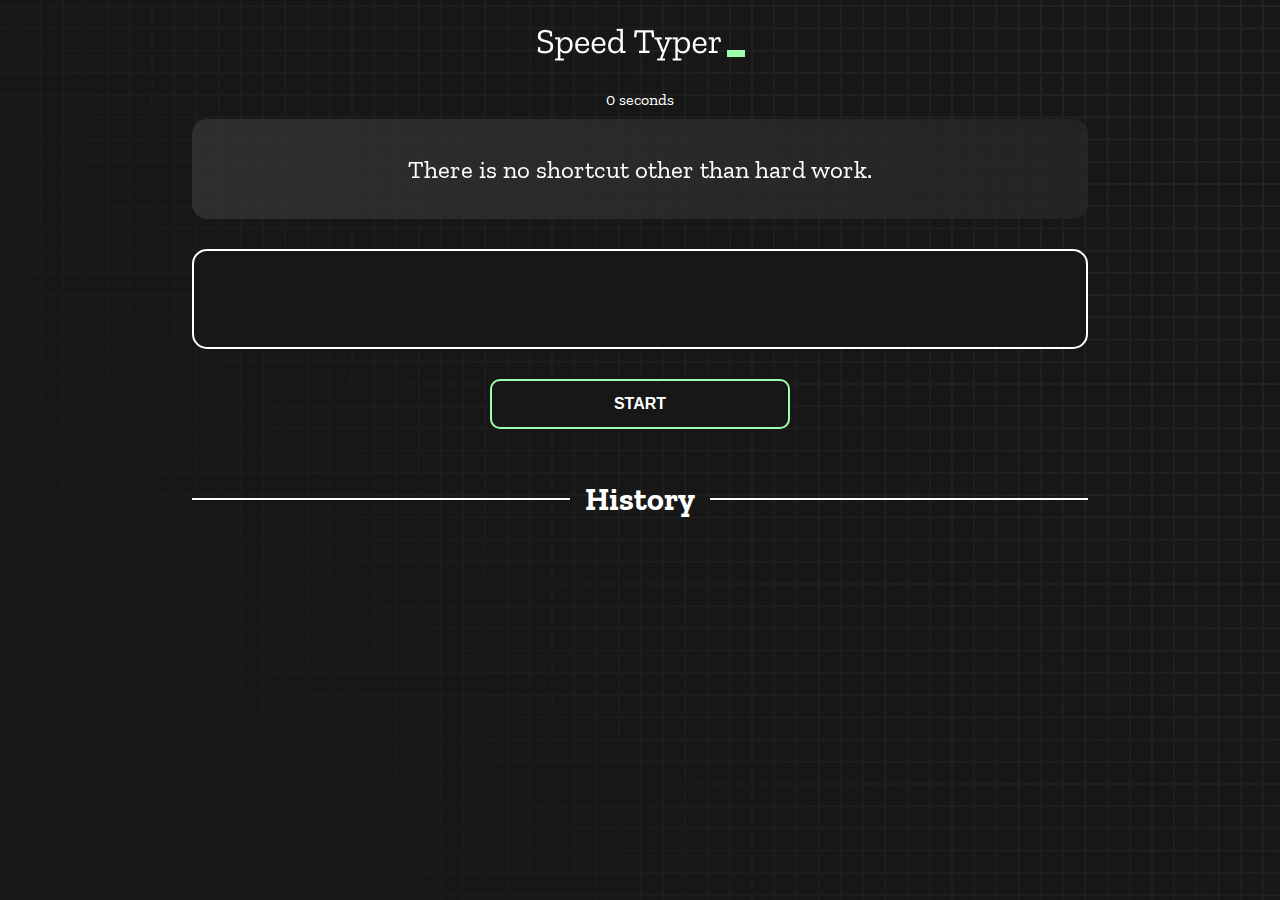
==== index.html @ e1b23213 "Initial commit" ====
<!DOCTYPE html>
<html lang="en">
  <head>
    <meta charset="UTF-8" />
    <meta http-equiv="X-UA-Compatible" content="IE=edge" />
    <meta name="viewport" content="width=device-width, initial-scale=1.0" />
    <title>Speed Monster</title>
    <link rel="stylesheet" href="styles.css" />
    <link rel="preconnect" href="https://fonts.googleapis.com" />
    <link rel="preconnect" href="https://fonts.gstatic.com" crossorigin />
    <link
      href="https://fonts.googleapis.com/css2?family=Zilla+Slab:wght@300;400;500&display=swap"
      rel="stylesheet"
    />
  </head>
  <body>
    <h1 class="title"><img src="./logo.png" /></h1>
    <div id="show-time">0 seconds</div>

    <div class="box-container">
      <div id="question"></div>

      <div id="display" class="inactive"></div>

      <div class="buttons">
        <button id="starts">START</button>
      </div>

      <div class="divider-container">
        <div class="line"></div>
        <h1 class="title2">History</h1>
        <div class="line"></div>
      </div>
      <div id="histories"></div>
    </div>

    <div id="countdown"></div>
    <div id="modal-background" class="hidden"></div>
    <div id="result" class="hidden"></div>

    <script src="./history.js"></script>
    <script src="./script.js"></script>
  </body>
</html>
---- styles.css ----
* {
  padding: 0;
  margin: 0;
  box-sizing: border-box;
}

body {
  background-image: url("./bg.png");
  background-size: cover;
  background-position: left top;
  font-family: "Zilla Slab", serif;
}

.box-container {
  width: 70%;
  margin: 0 auto;
}

#question {
  height: 100px;
  display: flex;
  align-items: center;
  justify-content: center;
  color: white;
  font-size: 25px;
  border-radius: 15px;
  background: rgb(255, 255, 255);
  background: linear-gradient(
    92.49deg,
    rgba(255, 255, 255, 0.1) 0.18%,
    rgba(255, 255, 255, 0.05) 99.85%
  );
  backdrop-filter: blur(5px);
  margin-bottom: 30px;
}

#display {
  height: 100px;
  display: flex;
  flex-wrap: wrap;
  align-items: center;
  padding-left: 5rem;
  color: white;
  font-size: 32px;
  background-color: #171717;
  border: 2px solid #9dffad;
  border-radius: 15px;
}

#countdown {
  position: fixed;
  height: 100vh;
  width: 100vw;
  background-color: rgba(0, 0, 0, 0.8);
  top: 0;
  left: 0;
  display: flex;
  align-items: center;
  justify-content: center;
  font-size: 3rem;
  color: white;
  display: none;
}
#result {
  position: fixed;
  top: 10%; 
  left: 10%;
  transform: translate(-50%, -50%);
  height: 250px;
  width: 400px;
  background-color: #171717;
  border-radius: 15px;
  border: 2px solid #9dffad;
  color: white;
  text-align: center;
  padding: 2rem;
}
#show-time{
  text-align: center;
  color: white;
  margin: 10px 0;
}

.green {
  color: #9dffad;
}
.red {
  color: #eb6565;
}
.bold {
  font-weight: 700;
}
.inactive {
  border: 2px solid white !important;
}
.hidden {
  display: none;
}
.title {
  text-align: center;
  color: white;
  margin: 20px 0;
}

.divider-container {
  height: 80px;
  display: flex;
  justify-content: center;
  align-items: center;
  gap: 15px;
  margin: 0 auto;
}

.line {
  height: 2px;
  background: white;
  width: 100%;
}

.title2 {
  color: white;
  display: block;
}

.buttons {
  display: flex;
  justify-content: center;
  margin: 30px 0;
}
button {
  padding: 10px 20px;
  border: none;
  font-size: 16px;
  font-weight: bold;
  width: 300px;
  height: 50px;
  color: white;
  background-color: #171717;
  border-radius: 10px;
  border: 2px solid #9dffad;
  cursor: pointer;
}

#histories {
  display: flex;
  flex-wrap: wrap;
  justify-content: space-around;
}

.card {
  width: 100%;
  height: 100%;
  padding: 50px;
  display: flex;
  justify-content: space-between;
  align-items: center;
  padding: 20px 30px;
  color: white;
  border-radius: 15px;
  background: rgb(255, 255, 255);
  background: linear-gradient(
    92.49deg,
    rgba(255, 255, 255, 0.1) 0.18%,
    rgba(255, 255, 255, 0.05) 99.85%
  );
  backdrop-filter: blur(5px);
  margin-bottom: 30px;
}

#modal-background {
  background: rgb(255, 255, 255);
  background: linear-gradient(
    92.49deg,
    rgba(255, 255, 255, 0.1) 0.18%,
    rgba(255, 255, 255, 0.05) 99.85%
  );
  backdrop-filter: blur(5px);
  height: 100vh;
  width: 100%;
  position: fixed;
  top: 0;
}

@media only screen and (max-width: 700px) {
  .box-container {
    padding: 0 20px;
    width: 100%;
  }
  .card {
    flex-direction: column;
  }
}
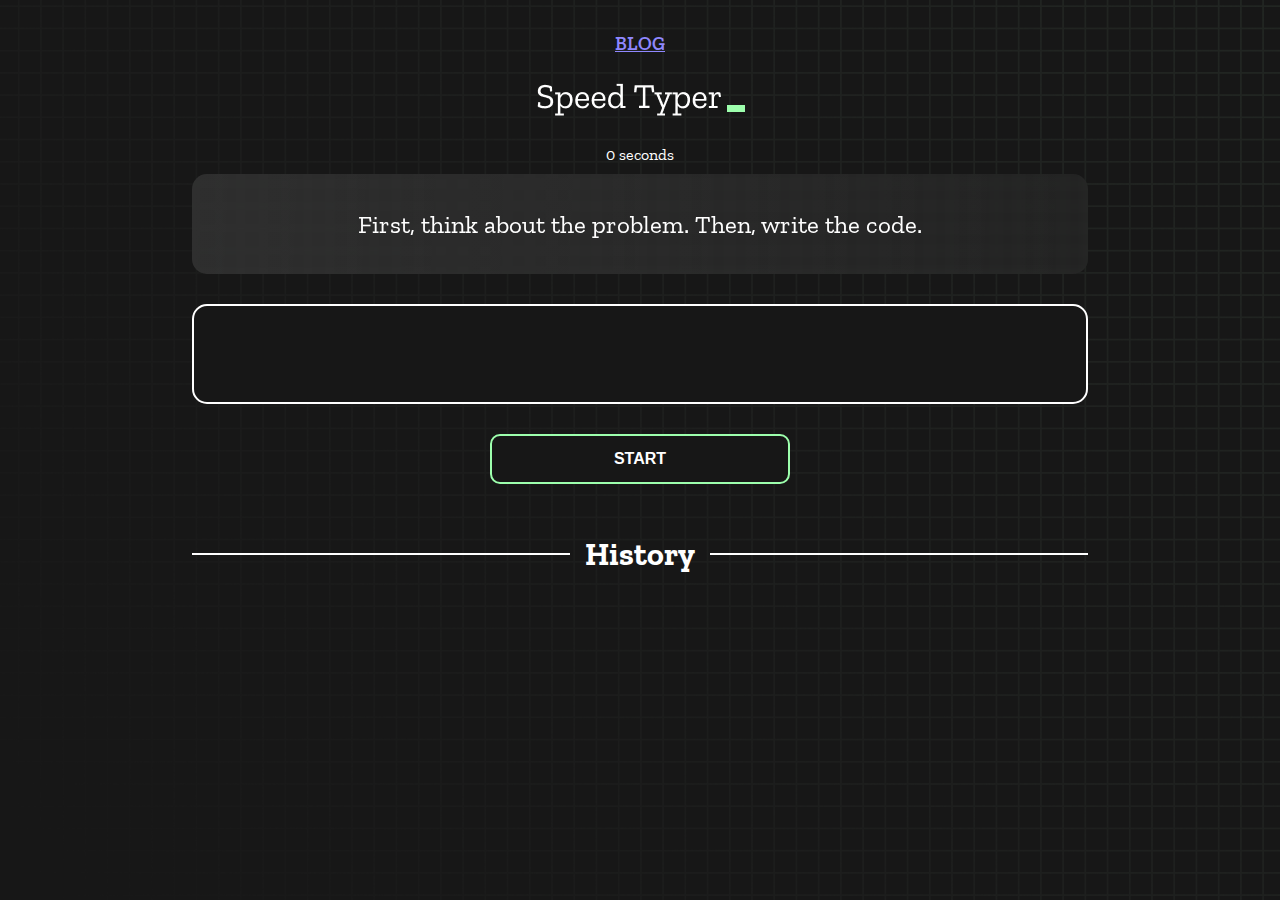
==== commit 9456ace5: "setup blog" ====
--- a/index.html
+++ b/index.html
@@ -14,6 +14,9 @@
     />
   </head>
   <body>
+    <nav>
+      <a href="./blog.html" >Blog</a>
+    </nav>
     <h1 class="title"><img src="./logo.png" /></h1>
     <div id="show-time">0 seconds</div>
 
--- a/styles.css
+++ b/styles.css
@@ -10,7 +10,18 @@
   background-position: left top;
   font-family: "Zilla Slab", serif;
 }
-
+nav{
+  text-align: center;
+  margin-top: 2rem;
+  cursor: pointer;
+}
+nav a{
+  text-align: center;
+  font-size: 19px;
+  color: rgb(143, 135, 255);
+  font-weight: 600;
+  text-transform: uppercase;
+}
 .box-container {
   width: 70%;
   margin: 0 auto;
@@ -63,8 +74,8 @@
 }
 #result {
   position: fixed;
-  top: 10%; 
-  left: 10%;
+  top: 50%; 
+  left: 50%;
   transform: translate(-50%, -50%);
   height: 250px;
   width: 400px;
@@ -142,16 +153,17 @@
 }
 
 #histories {
-  display: flex;
-  flex-wrap: wrap;
+  display: grid;
+  grid-template-columns: repeat( 3 , 1fr);
   justify-content: space-around;
+  gap: 20px;
 }
 
 .card {
   width: 100%;
   height: 100%;
-  padding: 50px;
-  display: flex;
+  display: flex;
+  flex-direction: column;
   justify-content: space-between;
   align-items: center;
   padding: 20px 30px;
@@ -189,4 +201,7 @@
   .card {
     flex-direction: column;
   }
-}
+  #histories {
+    grid-template-columns: repeat( 1 , 1fr);
+  }
+}
